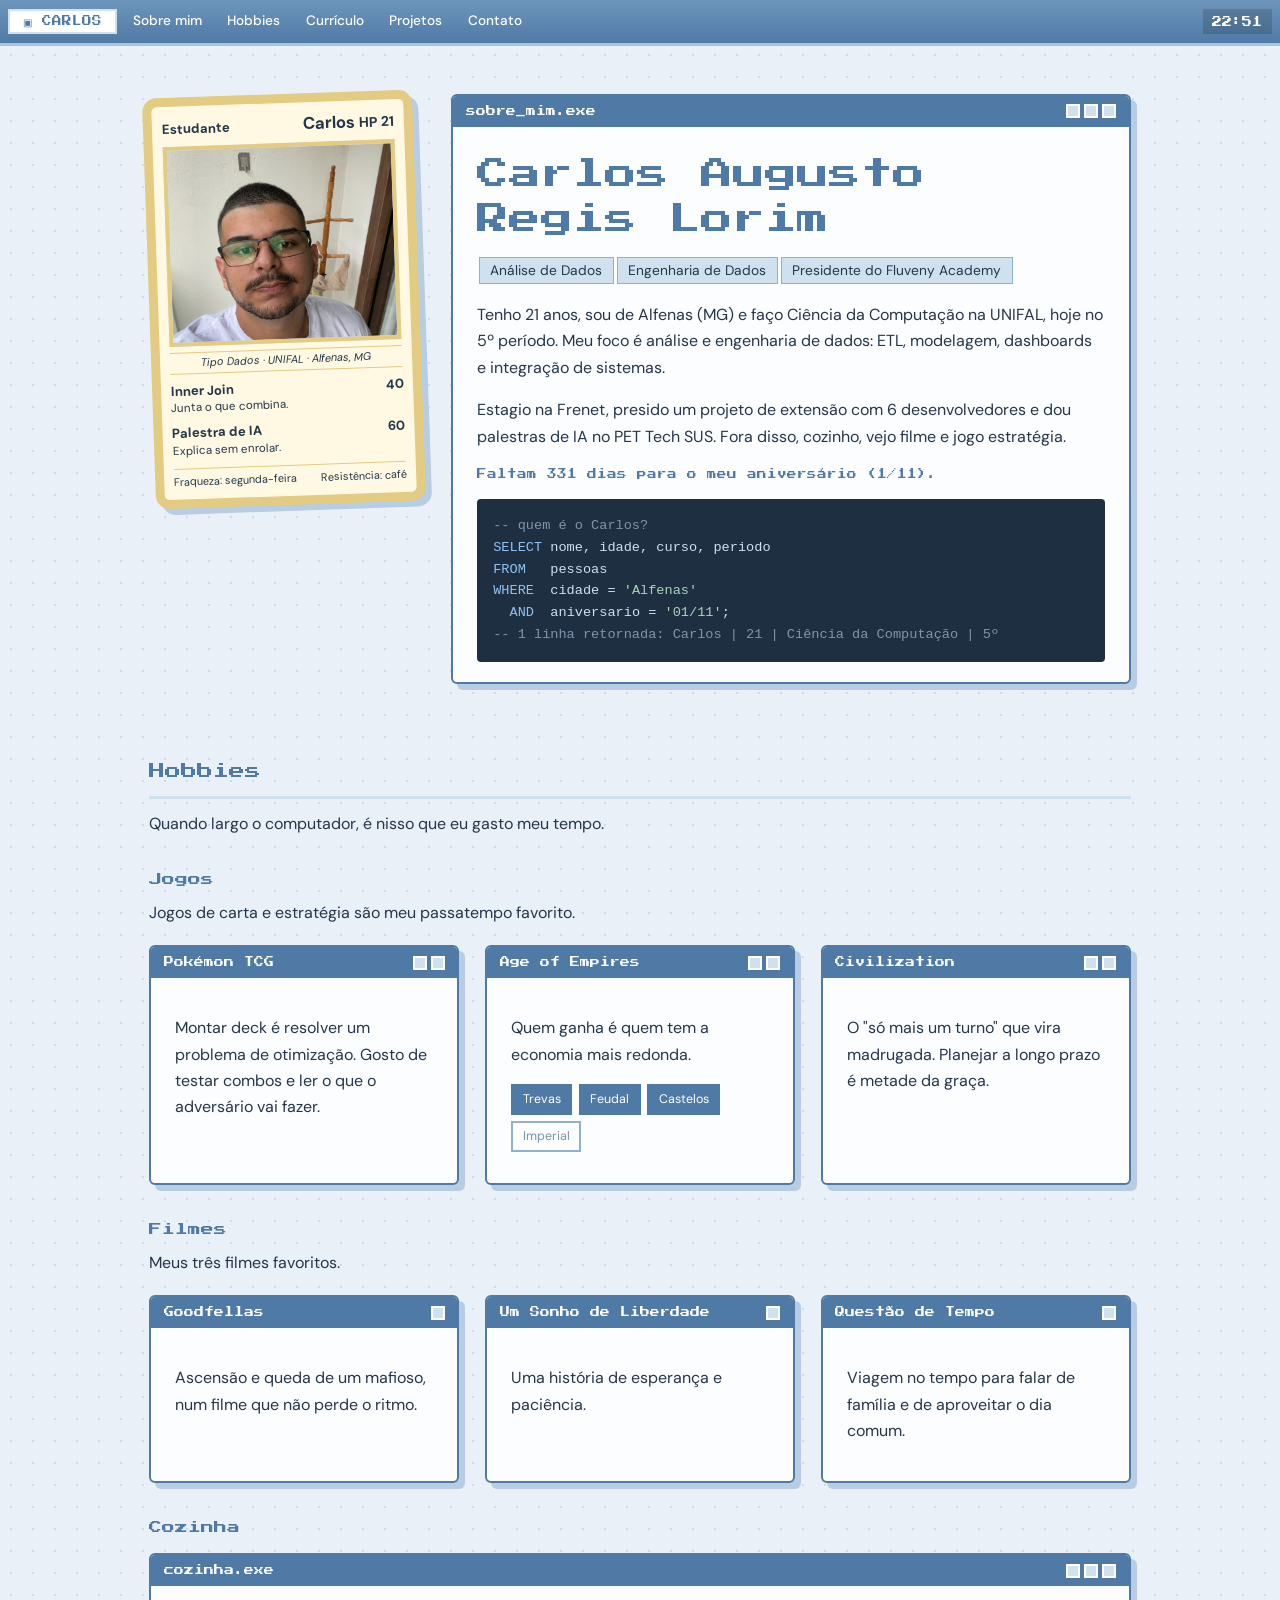
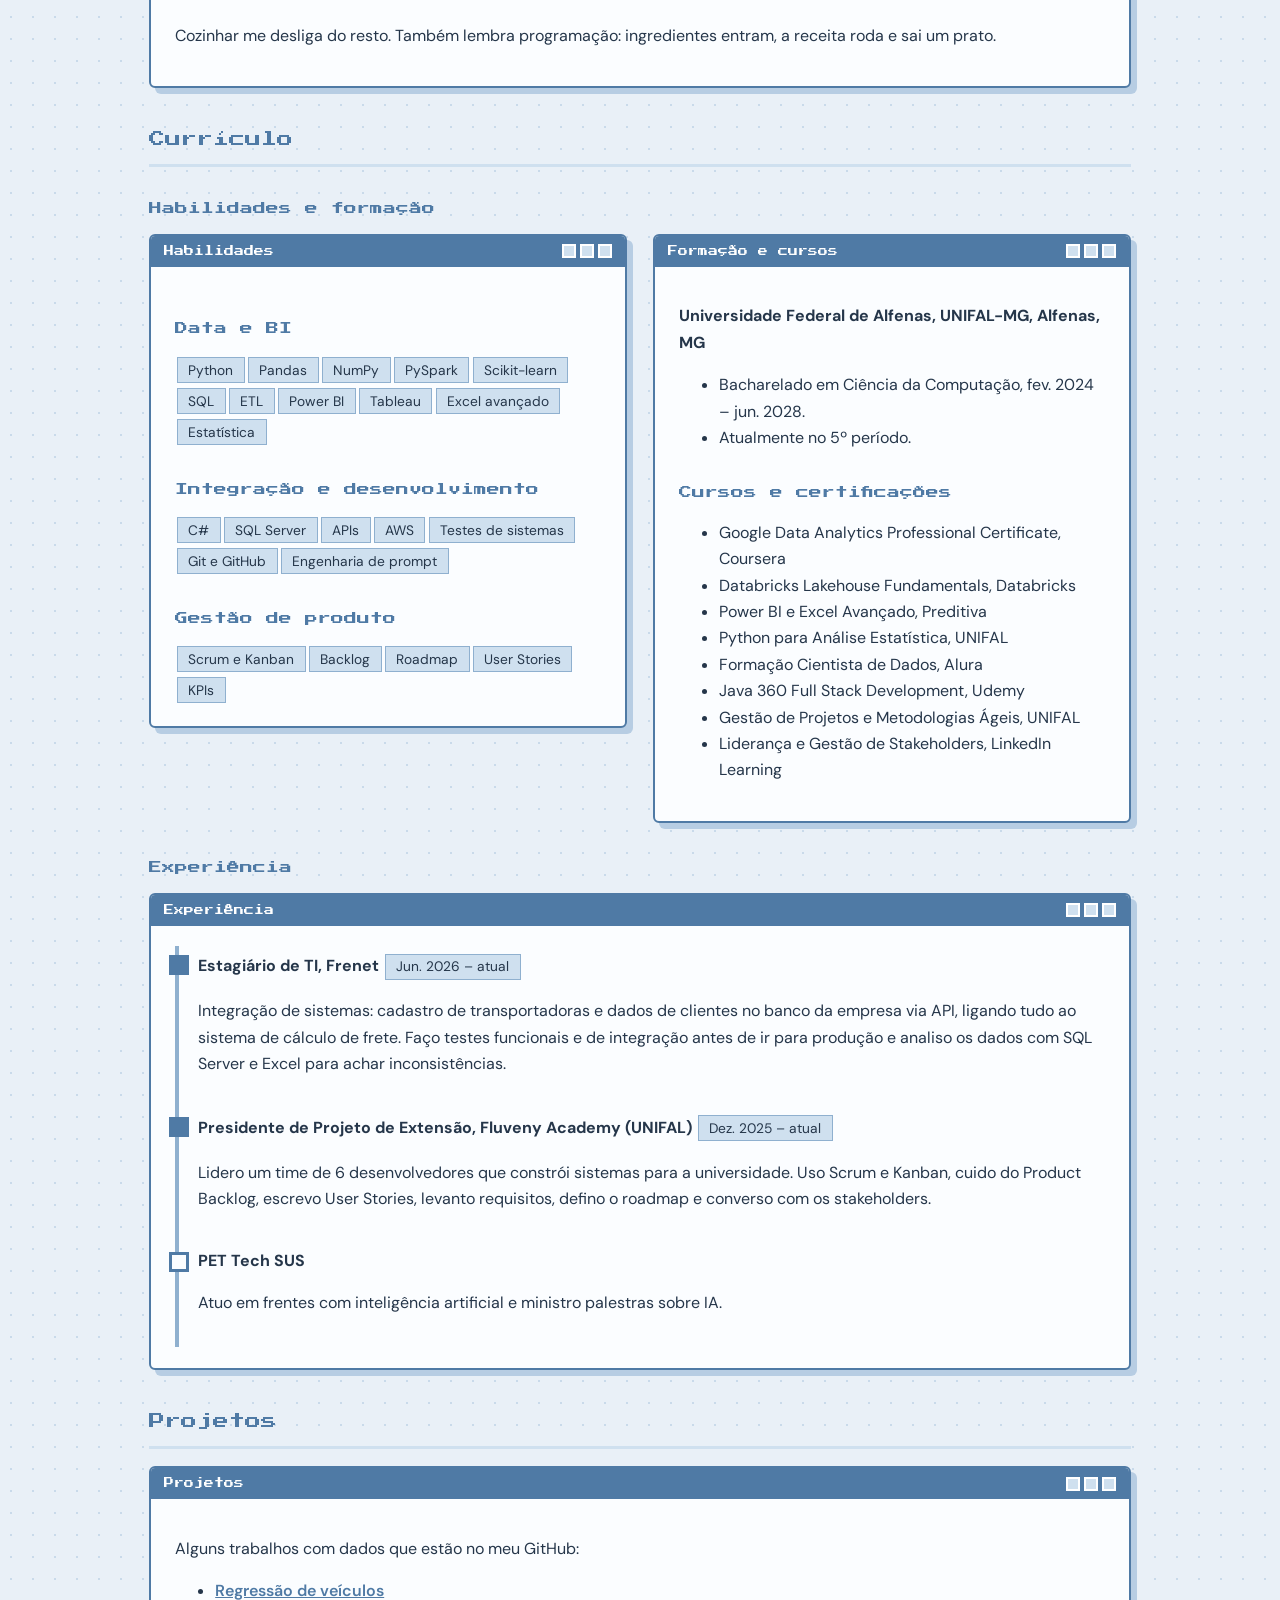
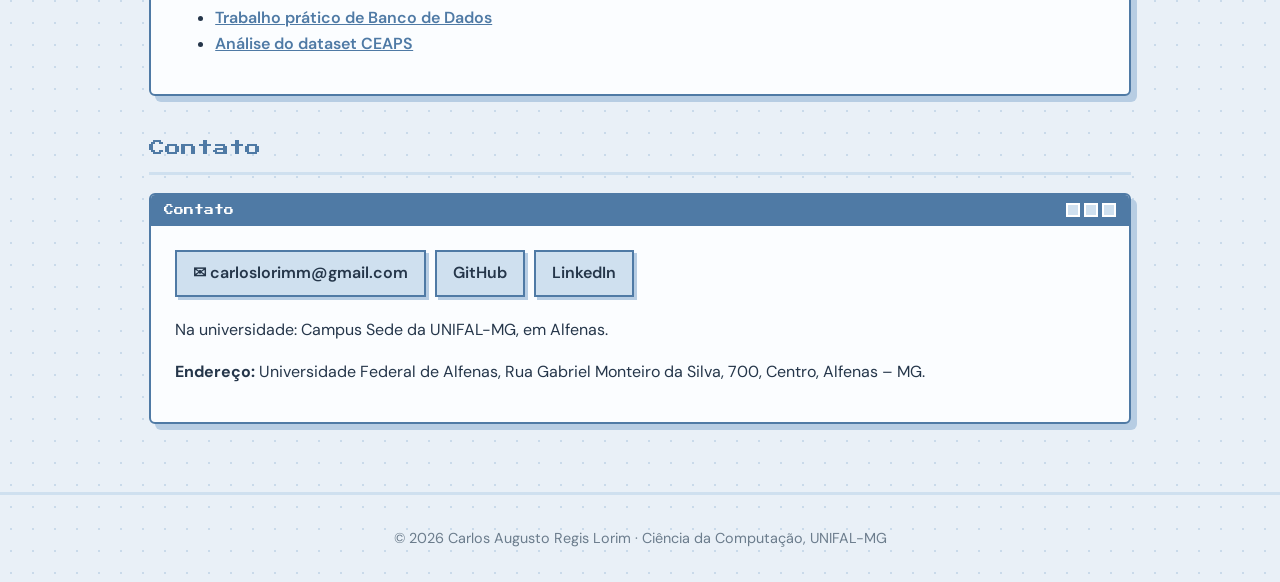
==== index.html @ d62d00a1 "site pessoal feito" ====
<!DOCTYPE html>
<html lang="en-US"><head><meta charset="UTF-8"><meta name="viewport" content="width=device-width,initial-scale=1"><title>carlos-lorim-site</title>
<meta name="robots" content="max-image-preview:large">
<link rel="dns-prefetch" href="//fonts.googleapis.com">
<style id="wp-img-auto-sizes-contain-inline-css">
img:is([sizes=auto i],[sizes^="auto," i]){contain-intrinsic-size:3000px 1500px}
/*# sourceURL=wp-img-auto-sizes-contain-inline-css */
</style>
<style id="wp-emoji-styles-inline-css">

	img.wp-smiley, img.emoji {
		display: inline !important;
		border: none !important;
		box-shadow: none !important;
		height: 1em !important;
		width: 1em !important;
		margin: 0 0.07em !important;
		vertical-align: -0.1em !important;
		background: none !important;
		padding: 0 !important;
	}
/*# sourceURL=wp-emoji-styles-inline-css */
</style>
<style id="wp-block-library-inline-css">
:root{--wp-block-synced-color:#7a00df;--wp-block-synced-color--rgb:122,0,223;--wp-bound-block-color:var(--wp-block-synced-color);--wp-editor-canvas-background:#ddd;--wp-admin-theme-color:#007cba;--wp-admin-theme-color--rgb:0,124,186;--wp-admin-theme-color-darker-10:#006ba1;--wp-admin-theme-color-darker-10--rgb:0,107,160.5;--wp-admin-theme-color-darker-20:#005a87;--wp-admin-theme-color-darker-20--rgb:0,90,135;--wp-admin-border-width-focus:2px}@media (min-resolution:192dpi){:root{--wp-admin-border-width-focus:1.5px}}.wp-element-button{cursor:pointer}:root .has-very-light-gray-background-color{background-color:#eee}:root .has-very-dark-gray-background-color{background-color:#313131}:root .has-very-light-gray-color{color:#eee}:root .has-very-dark-gray-color{color:#313131}:root .has-vivid-green-cyan-to-vivid-cyan-blue-gradient-background{background:linear-gradient(135deg,#00d084,#0693e3)}:root .has-purple-crush-gradient-background{background:linear-gradient(135deg,#34e2e4,#4721fb 50%,#ab1dfe)}:root .has-hazy-dawn-gradient-background{background:linear-gradient(135deg,#faaca8,#dad0ec)}:root .has-subdued-olive-gradient-background{background:linear-gradient(135deg,#fafae1,#67a671)}:root .has-atomic-cream-gradient-background{background:linear-gradient(135deg,#fdd79a,#004a59)}:root .has-nightshade-gradient-background{background:linear-gradient(135deg,#330968,#31cdcf)}:root .has-midnight-gradient-background{background:linear-gradient(135deg,#020381,#2874fc)}:root{--wp--preset--font-size--normal:16px;--wp--preset--font-size--huge:42px}.has-regular-font-size{font-size:1em}.has-larger-font-size{font-size:2.625em}.has-normal-font-size{font-size:var(--wp--preset--font-size--normal)}.has-huge-font-size{font-size:var(--wp--preset--font-size--huge)}:root .has-text-align-center{text-align:center}:root .has-text-align-left{text-align:left}:root .has-text-align-right{text-align:right}.has-fit-text{white-space:nowrap!important}#end-resizable-editor-section{display:none}.aligncenter{clear:both}.items-justified-left{justify-content:flex-start}.items-justified-center{justify-content:center}.items-justified-right{justify-content:flex-end}.items-justified-space-between{justify-content:space-between}.screen-reader-text{word-wrap:normal!important;border:0;clip-path:inset(50%);height:1px;margin:-1px;overflow:hidden;padding:0;position:absolute;width:1px;word-break:normal!important}.screen-reader-text:focus{background-color:#ddd;clip-path:none;color:#444;display:block;font-size:1em;height:auto;left:5px;line-height:normal;padding:15px 23px 14px;text-decoration:none;top:5px;width:auto;z-index:100000}html :where(.has-border-color){border-style:solid}html :where([style^=border-color],[style*=";border-color"],[style*="; border-color"]){border-style:solid}html :where([style^=border-top-color],[style*=";border-top-color"],[style*="; border-top-color"]){border-top-style:solid}html :where([style^=border-right-color],[style*=";border-right-color"],[style*="; border-right-color"]){border-right-style:solid}html :where([style^=border-bottom-color],[style*=";border-bottom-color"],[style*="; border-bottom-color"]){border-bottom-style:solid}html :where([style^=border-left-color],[style*=";border-left-color"],[style*="; border-left-color"]){border-left-style:solid}html :where([style^=border-width],[style*=";border-width"],[style*="; border-width"]){border-style:solid}html :where([style^=border-top-width],[style*=";border-top-width"],[style*="; border-top-width"]){border-top-style:solid}html :where([style^=border-right-width],[style*=";border-right-width"],[style*="; border-right-width"]){border-right-style:solid}html :where([style^=border-bottom-width],[style*=";border-bottom-width"],[style*="; border-bottom-width"]){border-bottom-style:solid}html :where([style^=border-left-width],[style*=";border-left-width"],[style*="; border-left-width"]){border-left-style:solid}html :where(img[class*=wp-image-]){height:auto;max-width:100%}:where(figure){margin:0 0 1em}html :where(.is-position-sticky){--wp-admin--admin-bar--position-offset:var(--wp-admin--admin-bar--height,0px)}@media screen and (max-width:600px){html :where(.is-position-sticky){--wp-admin--admin-bar--position-offset:0px}}

/*# sourceURL=/wp-includes/css/dist/block-library/common.min.css */
</style>
<style id="classic-theme-styles-inline-css">
/*! This file is auto-generated */
.wp-block-button__link{color:#fff;background-color:#32373c;border-radius:9999px;box-shadow:none;text-decoration:none;padding:calc(.667em + 2px) calc(1.333em + 2px);font-size:1.125em}.wp-block-file__button{background:#32373c;color:#fff;text-decoration:none}
/*# sourceURL=/wp-includes/css/classic-themes.min.css */
</style>

<style id="global-styles-inline-css">
:root{--wp--preset--aspect-ratio--square: 1;--wp--preset--aspect-ratio--4-3: 4/3;--wp--preset--aspect-ratio--3-4: 3/4;--wp--preset--aspect-ratio--3-2: 3/2;--wp--preset--aspect-ratio--2-3: 2/3;--wp--preset--aspect-ratio--16-9: 16/9;--wp--preset--aspect-ratio--9-16: 9/16;--wp--preset--color--black: #000000;--wp--preset--color--cyan-bluish-gray: #abb8c3;--wp--preset--color--white: #ffffff;--wp--preset--color--pale-pink: #f78da7;--wp--preset--color--vivid-red: #cf2e2e;--wp--preset--color--luminous-vivid-orange: #ff6900;--wp--preset--color--luminous-vivid-amber: #fcb900;--wp--preset--color--light-green-cyan: #7bdcb5;--wp--preset--color--vivid-green-cyan: #00d084;--wp--preset--color--pale-cyan-blue: #8ed1fc;--wp--preset--color--vivid-cyan-blue: #0693e3;--wp--preset--color--vivid-purple: #9b51e0;--wp--preset--gradient--vivid-cyan-blue-to-vivid-purple: linear-gradient(135deg,rgb(6,147,227) 0%,rgb(155,81,224) 100%);--wp--preset--gradient--light-green-cyan-to-vivid-green-cyan: linear-gradient(135deg,rgb(122,220,180) 0%,rgb(0,208,130) 100%);--wp--preset--gradient--luminous-vivid-amber-to-luminous-vivid-orange: linear-gradient(135deg,rgb(252,185,0) 0%,rgb(255,105,0) 100%);--wp--preset--gradient--luminous-vivid-orange-to-vivid-red: linear-gradient(135deg,rgb(255,105,0) 0%,rgb(207,46,46) 100%);--wp--preset--gradient--very-light-gray-to-cyan-bluish-gray: linear-gradient(135deg,rgb(238,238,238) 0%,rgb(169,184,195) 100%);--wp--preset--gradient--cool-to-warm-spectrum: linear-gradient(135deg,rgb(74,234,220) 0%,rgb(151,120,209) 20%,rgb(207,42,186) 40%,rgb(238,44,130) 60%,rgb(251,105,98) 80%,rgb(254,248,76) 100%);--wp--preset--gradient--blush-light-purple: linear-gradient(135deg,rgb(255,206,236) 0%,rgb(152,150,240) 100%);--wp--preset--gradient--blush-bordeaux: linear-gradient(135deg,rgb(254,205,165) 0%,rgb(254,45,45) 50%,rgb(107,0,62) 100%);--wp--preset--gradient--luminous-dusk: linear-gradient(135deg,rgb(255,203,112) 0%,rgb(199,81,192) 50%,rgb(65,88,208) 100%);--wp--preset--gradient--pale-ocean: linear-gradient(135deg,rgb(255,245,203) 0%,rgb(182,227,212) 50%,rgb(51,167,181) 100%);--wp--preset--gradient--electric-grass: linear-gradient(135deg,rgb(202,248,128) 0%,rgb(113,206,126) 100%);--wp--preset--gradient--midnight: linear-gradient(135deg,rgb(2,3,129) 0%,rgb(40,116,252) 100%);--wp--preset--font-size--small: 13px;--wp--preset--font-size--medium: 20px;--wp--preset--font-size--large: 36px;--wp--preset--font-size--x-large: 42px;--wp--preset--spacing--20: 0.44rem;--wp--preset--spacing--30: 0.67rem;--wp--preset--spacing--40: 1rem;--wp--preset--spacing--50: 1.5rem;--wp--preset--spacing--60: 2.25rem;--wp--preset--spacing--70: 3.38rem;--wp--preset--spacing--80: 5.06rem;--wp--preset--shadow--natural: 6px 6px 9px rgba(0, 0, 0, 0.2);--wp--preset--shadow--deep: 12px 12px 50px rgba(0, 0, 0, 0.4);--wp--preset--shadow--sharp: 6px 6px 0px rgba(0, 0, 0, 0.2);--wp--preset--shadow--outlined: 6px 6px 0px -3px rgb(255, 255, 255), 6px 6px rgb(0, 0, 0);--wp--preset--shadow--crisp: 6px 6px 0px rgb(0, 0, 0);}.wp-block-button{--wp--preset--dimension--25: 25%;--wp--preset--dimension--50: 50%;--wp--preset--dimension--75: 75%;--wp--preset--dimension--100: 100%;}:where(body) { margin: 0; }:where(.is-layout-flex){gap: 0.5em;}:where(.is-layout-grid){gap: 0.5em;}body .is-layout-flex{display: flex;}.is-layout-flex{flex-wrap: wrap;align-items: center;}.is-layout-flex > :is(*, div){margin: 0;}body .is-layout-grid{display: grid;}.is-layout-grid > :is(*, div){margin: 0;}body{padding-top: 0px;padding-right: 0px;padding-bottom: 0px;padding-left: 0px;}:root :where(.wp-element-button, .wp-block-button__link){background-color: #32373c;border-width: 0;color: #fff;font-family: inherit;font-size: inherit;font-style: inherit;font-weight: inherit;letter-spacing: inherit;line-height: inherit;padding-top: calc(0.667em + 2px);padding-right: calc(1.333em + 2px);padding-bottom: calc(0.667em + 2px);padding-left: calc(1.333em + 2px);text-decoration: none;text-transform: inherit;}.has-black-color{color: var(--wp--preset--color--black) !important;}.has-cyan-bluish-gray-color{color: var(--wp--preset--color--cyan-bluish-gray) !important;}.has-white-color{color: var(--wp--preset--color--white) !important;}.has-pale-pink-color{color: var(--wp--preset--color--pale-pink) !important;}.has-vivid-red-color{color: var(--wp--preset--color--vivid-red) !important;}.has-luminous-vivid-orange-color{color: var(--wp--preset--color--luminous-vivid-orange) !important;}.has-luminous-vivid-amber-color{color: var(--wp--preset--color--luminous-vivid-amber) !important;}.has-light-green-cyan-color{color: var(--wp--preset--color--light-green-cyan) !important;}.has-vivid-green-cyan-color{color: var(--wp--preset--color--vivid-green-cyan) !important;}.has-pale-cyan-blue-color{color: var(--wp--preset--color--pale-cyan-blue) !important;}.has-vivid-cyan-blue-color{color: var(--wp--preset--color--vivid-cyan-blue) !important;}.has-vivid-purple-color{color: var(--wp--preset--color--vivid-purple) !important;}.has-black-background-color{background-color: var(--wp--preset--color--black) !important;}.has-cyan-bluish-gray-background-color{background-color: var(--wp--preset--color--cyan-bluish-gray) !important;}.has-white-background-color{background-color: var(--wp--preset--color--white) !important;}.has-pale-pink-background-color{background-color: var(--wp--preset--color--pale-pink) !important;}.has-vivid-red-background-color{background-color: var(--wp--preset--color--vivid-red) !important;}.has-luminous-vivid-orange-background-color{background-color: var(--wp--preset--color--luminous-vivid-orange) !important;}.has-luminous-vivid-amber-background-color{background-color: var(--wp--preset--color--luminous-vivid-amber) !important;}.has-light-green-cyan-background-color{background-color: var(--wp--preset--color--light-green-cyan) !important;}.has-vivid-green-cyan-background-color{background-color: var(--wp--preset--color--vivid-green-cyan) !important;}.has-pale-cyan-blue-background-color{background-color: var(--wp--preset--color--pale-cyan-blue) !important;}.has-vivid-cyan-blue-background-color{background-color: var(--wp--preset--color--vivid-cyan-blue) !important;}.has-vivid-purple-background-color{background-color: var(--wp--preset--color--vivid-purple) !important;}.has-black-border-color{border-color: var(--wp--preset--color--black) !important;}.has-cyan-bluish-gray-border-color{border-color: var(--wp--preset--color--cyan-bluish-gray) !important;}.has-white-border-color{border-color: var(--wp--preset--color--white) !important;}.has-pale-pink-border-color{border-color: var(--wp--preset--color--pale-pink) !important;}.has-vivid-red-border-color{border-color: var(--wp--preset--color--vivid-red) !important;}.has-luminous-vivid-orange-border-color{border-color: var(--wp--preset--color--luminous-vivid-orange) !important;}.has-luminous-vivid-amber-border-color{border-color: var(--wp--preset--color--luminous-vivid-amber) !important;}.has-light-green-cyan-border-color{border-color: var(--wp--preset--color--light-green-cyan) !important;}.has-vivid-green-cyan-border-color{border-color: var(--wp--preset--color--vivid-green-cyan) !important;}.has-pale-cyan-blue-border-color{border-color: var(--wp--preset--color--pale-cyan-blue) !important;}.has-vivid-cyan-blue-border-color{border-color: var(--wp--preset--color--vivid-cyan-blue) !important;}.has-vivid-purple-border-color{border-color: var(--wp--preset--color--vivid-purple) !important;}.has-vivid-cyan-blue-to-vivid-purple-gradient-background{background: var(--wp--preset--gradient--vivid-cyan-blue-to-vivid-purple) !important;}.has-light-green-cyan-to-vivid-green-cyan-gradient-background{background: var(--wp--preset--gradient--light-green-cyan-to-vivid-green-cyan) !important;}.has-luminous-vivid-amber-to-luminous-vivid-orange-gradient-background{background: var(--wp--preset--gradient--luminous-vivid-amber-to-luminous-vivid-orange) !important;}.has-luminous-vivid-orange-to-vivid-red-gradient-background{background: var(--wp--preset--gradient--luminous-vivid-orange-to-vivid-red) !important;}.has-very-light-gray-to-cyan-bluish-gray-gradient-background{background: var(--wp--preset--gradient--very-light-gray-to-cyan-bluish-gray) !important;}.has-cool-to-warm-spectrum-gradient-background{background: var(--wp--preset--gradient--cool-to-warm-spectrum) !important;}.has-blush-light-purple-gradient-background{background: var(--wp--preset--gradient--blush-light-purple) !important;}.has-blush-bordeaux-gradient-background{background: var(--wp--preset--gradient--blush-bordeaux) !important;}.has-luminous-dusk-gradient-background{background: var(--wp--preset--gradient--luminous-dusk) !important;}.has-pale-ocean-gradient-background{background: var(--wp--preset--gradient--pale-ocean) !important;}.has-electric-grass-gradient-background{background: var(--wp--preset--gradient--electric-grass) !important;}.has-midnight-gradient-background{background: var(--wp--preset--gradient--midnight) !important;}.has-small-font-size{font-size: var(--wp--preset--font-size--small) !important;}.has-medium-font-size{font-size: var(--wp--preset--font-size--medium) !important;}.has-large-font-size{font-size: var(--wp--preset--font-size--large) !important;}.has-x-large-font-size{font-size: var(--wp--preset--font-size--x-large) !important;}
/*# sourceURL=global-styles-inline-css */
</style>

<link rel="stylesheet" id="lorim-fonts-css" href="https://fonts.googleapis.com/css2?family=DM+Sans:wght@400;500;700&amp;family=Press+Start+2P&amp;display=swap" media="all">
<link rel="stylesheet" id="lorim-css" href="/wp-content/themes/lorim/style.css?ver=2.0" media="all">
<link rel="EditURI" type="application/rsd+xml" title="RSD" href="/xmlrpc.php?rsd">
<meta name="generator" content="WordPress 7.1.3">
</head><body class="home blog wp-theme-lorim">
<div class="task"><a class="start" href="#inicio">▣ CARLOS</a>
 <a class="it" href="#inicio">Sobre mim</a><a class="it" href="#hobbies">Hobbies</a><a class="it" href="#curriculo">Currículo</a><a class="it" href="#projetos">Projetos</a><a class="it" href="#contato">Contato</a>
 <span class="clk" id="clk">--:--</span></div>
<main>
<section id="inicio"><div class="hero">
 <div class="tcg">
  <div class="top"><span>Estudante</span><b>Carlos <small>HP 21</small></b></div>
  <div class="pic"><img src="/wp-content/themes/lorim/assets/foto.jpg" alt="Foto de Carlos Augusto Regis Lorim"></div>
  <div class="info">Tipo Dados · UNIFAL · Alfenas, MG</div>
  <div class="atk"><div>Inner Join<small>Junta o que combina.</small></div><div>40</div></div>
  <div class="atk"><div>Palestra de IA<small>Explica sem enrolar.</small></div><div>60</div></div>
  <div class="foot"><span>Fraqueza: segunda-feira</span><span>Resistência: café</span></div>
 </div>
 <div class="win t2" style="margin:0/"><div class="bar"><span>sobre_mim.exe</span><i><b></b><b></b><b></b></i></div><div class="body">
  <h1>Carlos Augusto Regis Lorim</h1>
  <span class="tag">Análise de Dados</span><span class="tag">Engenharia de Dados</span><span class="tag">Presidente do Fluveny Academy</span>
  <p>Tenho 21 anos, sou de Alfenas (MG) e faço Ciência da Computação na UNIFAL, hoje no 5º período. Meu foco é análise e engenharia de dados: ETL, modelagem, dashboards e integração de sistemas.</p>
  <p>Estagio na Frenet, presido um projeto de extensão com 6 desenvolvedores e dou palestras de IA no PET Tech SUS. Fora disso, cozinho, vejo filme e jogo estratégia.</p>
  <p class="px" style="font-size:.6rem;line-height:1.8;color:var(--deep)" id="bday"></p>
<pre><span class="c">-- quem é o Carlos?</span>
<span class="k">SELECT</span> nome, idade, curso, periodo
<span class="k">FROM</span>   pessoas
<span class="k">WHERE</span>  cidade = <span class="s">'Alfenas'</span>
  <span class="k">AND</span>  aniversario = <span class="s">'01/11'</span>;
<span class="c">-- 1 linha retornada: Carlos | 21 | Ciência da Computação | 5º</span></pre>
 </div></div>
</div></section>

<section id="hobbies"><h2 class="st">Hobbies</h2><p class="lead">Quando largo o computador, é nisso que eu gasto meu tempo.</p><h3>Jogos</h3><p class="lead">Jogos de carta e estratégia são meu passatempo favorito.</p><div class="grid">
<div class="win"><div class="bar"><span>Pokémon TCG</span><i><b></b><b></b></i></div><div class="body"><p>Montar deck é resolver um problema de otimização. Gosto de testar combos e ler o que o adversário vai fazer.</p></div></div>
<div class="win"><div class="bar"><span>Age of Empires</span><i><b></b><b></b></i></div><div class="body"><p>Quem ganha é quem tem a economia mais redonda.</p><div class="ages"><span class="on">Trevas</span><span class="on">Feudal</span><span class="on">Castelos</span><span>Imperial</span></div></div></div>
<div class="win"><div class="bar"><span>Civilization</span><i><b></b><b></b></i></div><div class="body"><p>O "só mais um turno" que vira madrugada. Planejar a longo prazo é metade da graça.</p></div></div></div><h3>Filmes</h3><p class="lead">Meus três filmes favoritos.</p><div class="grid">
<div class="win"><div class="bar"><span>Goodfellas</span><i><b></b></i></div><div class="body"><p>Ascensão e queda de um mafioso, num filme que não perde o ritmo.</p></div></div>
<div class="win"><div class="bar"><span>Um Sonho de Liberdade</span><i><b></b></i></div><div class="body"><p>Uma história de esperança e paciência.</p></div></div>
<div class="win"><div class="bar"><span>Questão de Tempo</span><i><b></b></i></div><div class="body"><p>Viagem no tempo para falar de família e de aproveitar o dia comum.</p></div></div></div><h3>Cozinha</h3><div class="win"><div class="bar"><span>cozinha.exe</span><i><b></b><b></b><b></b></i></div><div class="body"><p>Cozinhar me desliga do resto. Também lembra programação: ingredientes entram, a receita roda e sai um prato.</p></div></div></section>

<section id="curriculo"><h2 class="st">Currículo</h2><h3>Habilidades e formação</h3><div class="grid" style="align-items:start"><div class="win"><div class="bar"><span>Habilidades</span><i><b></b><b></b><b></b></i></div><div class="body">
 <h3>Data e BI</h3>
 <span class="tag">Python</span><span class="tag">Pandas</span><span class="tag">NumPy</span><span class="tag">PySpark</span><span class="tag">Scikit-learn</span><span class="tag">SQL</span><span class="tag">ETL</span><span class="tag">Power BI</span><span class="tag">Tableau</span><span class="tag">Excel avançado</span><span class="tag">Estatística</span>
 <h3>Integração e desenvolvimento</h3>
 <span class="tag">C#</span><span class="tag">SQL Server</span><span class="tag">APIs</span><span class="tag">AWS</span><span class="tag">Testes de sistemas</span><span class="tag">Git e GitHub</span><span class="tag">Engenharia de prompt</span>
 <h3>Gestão de produto</h3>
 <span class="tag">Scrum e Kanban</span><span class="tag">Backlog</span><span class="tag">Roadmap</span><span class="tag">User Stories</span><span class="tag">KPIs</span>
</div></div><div class="win"><div class="bar"><span>Formação e cursos</span><i><b></b><b></b><b></b></i></div><div class="body">
 <p><strong>Universidade Federal de Alfenas, UNIFAL-MG, Alfenas, MG</strong></p>
 <ul><li>Bacharelado em Ciência da Computação, fev. 2024 – jun. 2028.</li><li>Atualmente no 5º período.</li></ul>
 <h3>Cursos e certificações</h3>
 <ul><li>Google Data Analytics Professional Certificate, Coursera</li>
 <li>Databricks Lakehouse Fundamentals, Databricks</li>
 <li>Power BI e Excel Avançado, Preditiva</li>
 <li>Python para Análise Estatística, UNIFAL</li>
 <li>Formação Cientista de Dados, Alura</li>
 <li>Java 360 Full Stack Development, Udemy</li>
 <li>Gestão de Projetos e Metodologias Ágeis, UNIFAL</li>
 <li>Liderança e Gestão de Stakeholders, LinkedIn Learning</li></ul>
</div></div></div><h3>Experiência</h3><div class="win"><div class="bar"><span>Experiência</span><i><b></b><b></b><b></b></i></div><div class="body">
 <ul class="quest">
  <li class="now"><strong>Estagiário de TI, Frenet</strong> <span class="tag">Jun. 2026 – atual</span>
   <p>Integração de sistemas: cadastro de transportadoras e dados de clientes no banco da empresa via API, ligando tudo ao sistema de cálculo de frete. Faço testes funcionais e de integração antes de ir para produção e analiso os dados com SQL Server e Excel para achar inconsistências.</p></li>
  <li class="now"><strong>Presidente de Projeto de Extensão, Fluveny Academy (UNIFAL)</strong> <span class="tag">Dez. 2025 – atual</span>
   <p>Lidero um time de 6 desenvolvedores que constrói sistemas para a universidade. Uso Scrum e Kanban, cuido do Product Backlog, escrevo User Stories, levanto requisitos, defino o roadmap e converso com os stakeholders.</p></li>
  <li><strong>PET Tech SUS</strong>
   <p>Atuo em frentes com inteligência artificial e ministro palestras sobre IA.</p></li>
 </ul>
</div></div></section>

<section id="projetos"><h2 class="st">Projetos</h2><div class="win"><div class="bar"><span>Projetos</span><i><b></b><b></b><b></b></i></div><div class="body">
 <p>Alguns trabalhos com dados que estão no meu GitHub:</p>
 <ul><li><a href="https://github.com/carlos-lorim/Regressao-veiculos">Regressão de veículos</a></li>
 <li><a href="https://github.com/carlos-lorim/Trabalho-pratico-de-Banco-de-dados">Trabalho prático de Banco de Dados</a></li>
 <li><a href="https://github.com/carlos-lorim/Analise-dataset-CEAPS">Análise do dataset CEAPS</a></li></ul>
</div></div></section>

<section id="contato"><h2 class="st">Contato</h2><div class="win"><div class="bar"><span>Contato</span><i><b></b><b></b><b></b></i></div><div class="body">
 <a class="btn" href="mailto:carloslorimm@gmail.com">✉ carloslorimm@gmail.com</a>
 <a class="btn" href="https://github.com/carlos-lorim">GitHub</a>
 <a class="btn" href="https://www.linkedin.com/in/carlos-lorim">LinkedIn</a>
 <p>Na universidade: Campus Sede da UNIFAL-MG, em Alfenas.</p>
 <p><strong>Endereço:</strong> Universidade Federal de Alfenas, Rua Gabriel Monteiro da Silva, 700, Centro, Alfenas – MG.</p>
</div></div></section>
</main>
<footer class="foot2">© 2026 Carlos Augusto Regis Lorim · Ciência da Computação, UNIFAL-MG</footer>
<script type="speculationrules">
{"prefetch":[{"source":"document","where":{"and":[{"href_matches":"/*"},{"not":{"href_matches":["/wp-*.php","/wp-admin/*","/wp-content/uploads/*","/wp-content/*","/wp-content/plugins/*","/wp-content/themes/lorim/*","/*\\?(.+)"]}},{"not":{"selector_matches":"a[rel~=\"nofollow\"]"}},{"not":{"selector_matches":".no-prefetch, .no-prefetch a"}}]},"eagerness":"conservative"}]}
</script>
<script id="lorim-js-js" src="/wp-content/themes/lorim/script.js?ver=2.0"></script>
<script id="wp-emoji-settings" type="application/json">
{"baseUrl":"https://s.w.org/images/core/emoji/17.0.2/72x72/","ext":".png","svgUrl":"https://s.w.org/images/core/emoji/17.0.2/svg/","svgExt":".svg","source":{"concatemoji":"/wp-includes/js/wp-emoji-release.min.js?ver=7.1.3"}}
</script>
<script type="module">
/*! This file is auto-generated */
var e="script#wp-emoji-settings",t=document.querySelector(e);if(!(t instanceof HTMLScriptElement))throw new Error("Element missing: "+e);const r=JSON.parse(t.text),s=(window._wpemojiSettings=r,"wpEmojiSettingsSupports"),o=["flag","emoji"];function i(e){try{var t={supportTests:e,timestamp:(new Date).valueOf()};sessionStorage.setItem(s,JSON.stringify(t))}catch(e){}}function c(e,t,n){e.clearRect(0,0,e.canvas.width,e.canvas.height),e.fillText(t,0,0);t=new Uint32Array(e.getImageData(0,0,e.canvas.width,e.canvas.height).data);e.clearRect(0,0,e.canvas.width,e.canvas.height),e.fillText(n,0,0);const r=new Uint32Array(e.getImageData(0,0,e.canvas.width,e.canvas.height).data);return t.every((e,t)=>e===r[t])}function p(e,t){e.clearRect(0,0,e.canvas.width,e.canvas.height),e.fillText(t,0,0);var n=e.getImageData(16,16,1,1);for(let e=0;e<n.data.length;e++)if(0!==n.data[e])return!1;return!0}function u(e,t,n,r){switch(t){case"flag":return n(e,"\ud83c\udff3\ufe0f\u200d\u26a7\ufe0f","\ud83c\udff3\ufe0f\u200b\u26a7\ufe0f")?!1:!n(e,"\ud83c\udde8\ud83c\uddf6","\ud83c\udde8\u200b\ud83c\uddf6")&&!n(e,"\ud83c\udff4\udb40\udc67\udb40\udc62\udb40\udc65\udb40\udc6e\udb40\udc67\udb40\udc7f","\ud83c\udff4\u200b\udb40\udc67\u200b\udb40\udc62\u200b\udb40\udc65\u200b\udb40\udc6e\u200b\udb40\udc67\u200b\udb40\udc7f");case"emoji":return!r(e,"\ud83e\u1fac8")}return!1}function f(e,t,n,r){let a;const s=(a="undefined"!=typeof WorkerGlobalScope&&self instanceof WorkerGlobalScope?new OffscreenCanvas(300,150):document.createElement("canvas")).getContext("2d",{willReadFrequently:!0}),o=(s.textBaseline="top",s.font="600 32px Arial",{});return e.forEach(e=>{o[e]=t(s,e,n,r)}),o}function a(e){var t=document.createElement("script");t.src=e,t.defer=!0,document.head.appendChild(t)}r.supports={everything:!0,everythingExceptFlag:!0},new Promise(t=>{let n=function(){try{var e=JSON.parse(sessionStorage.getItem(s));if("object"==typeof e&&"number"==typeof e.timestamp&&(new Date).valueOf()<e.timestamp+604800&&"object"==typeof e.supportTests)return e.supportTests}catch(e){}return null}();if(!n){if("undefined"!=typeof Worker&&"undefined"!=typeof OffscreenCanvas&&"undefined"!=typeof URL&&URL.createObjectURL&&"undefined"!=typeof Blob)try{var e="postMessage("+f.toString()+"("+[JSON.stringify(o),u.toString(),c.toString(),p.toString()].join(",")+"));",r=new Blob([e],{type:"text/javascript"});const a=new Worker(URL.createObjectURL(r),{name:"wpTestEmojiSupports"});return void(a.onmessage=e=>{i(n=e.data),a.terminate(),t(n)})}catch(e){}i(n=f(o,u,c,p))}t(n)}).then(e=>{for(const n in e)r.supports[n]=e[n],r.supports.everything=r.supports.everything&&r.supports[n],"flag"!==n&&(r.supports.everythingExceptFlag=r.supports.everythingExceptFlag&&r.supports[n]);var t;r.supports.everythingExceptFlag=r.supports.everythingExceptFlag&&!r.supports.flag,r.supports.everything||((t=r.source||{}).concatemoji?a(t.concatemoji):t.wpemoji&&t.twemoji&&(a(t.twemoji),a(t.wpemoji)))});
//# sourceURL=/wp-includes/js/wp-emoji-loader.min.js
</script>
</body></html>
---- wp-content/themes/lorim/style.css ----
/*
Theme Name: Carlos Lorim
Description: Area de trabalho retro azul claro, janelas, carta TCG e barra de tarefas.
Version: 2.3
*/
:root{--bg:#E9F0F7;--paper:#FBFDFF;--soft:#CFE0EF;--mid:#8FB0CF;--deep:#4F7AA5;--ink:#25364A;--gold:#E3CB82;--sh:#B7CDE3}
*{box-sizing:border-box}html{scroll-behavior:smooth}
body{margin:0;color:var(--ink);font:16px/1.65 "DM Sans","Segoe UI",Tahoma,sans-serif;background:var(--bg);background-image:radial-gradient(#C9DAEA 1.4px,transparent 1.4px);background-size:22px 22px}
a{color:var(--deep);font-weight:600}
main{max-width:1020px;margin:0 auto;padding:2rem 1.2rem}
h1,h2,h3,.bar span,.px{font-family:"Press Start 2P","Courier New",monospace;font-weight:400}
h1{font-size:clamp(1.3rem,3.6vw,2rem);line-height:1.4;margin:.3rem 0 .8rem;color:var(--deep)}
h3{font-size:.8rem;line-height:1.6;color:var(--deep);margin:1.3rem 0 .5rem}
.win{background:var(--paper);border:2px solid var(--deep);border-radius:6px;box-shadow:6px 6px 0 var(--sh);margin:0 0 2.2rem;overflow:hidden}
.bar{background:var(--deep);color:#fff;padding:.5rem .8rem;display:flex;justify-content:space-between;align-items:center}
.bar span{font-size:.62rem;line-height:1.5}
.bar i{display:flex;gap:4px}.bar i b{width:14px;height:14px;background:var(--soft);border:2px solid #fff;display:block}
.body{padding:1.3rem 1.5rem}
.t1{transform:rotate(-.5deg)}.t2{transform:rotate(.5deg)}
.hero{display:grid;grid-template-columns:270px 1fr;gap:2rem;align-items:start;margin-bottom:2.2rem}
@media(max-width:760px){.hero{grid-template-columns:1fr;justify-items:center}.t1,.t2{transform:none}}
.tcg{width:270px;background:#FFF9E3;border:9px solid var(--gold);border-radius:14px;padding:.6rem;box-shadow:6px 6px 0 var(--sh);transform:rotate(-2deg);font-size:.82rem;line-height:1.4}
.tcg .top{display:flex;justify-content:space-between;align-items:baseline;font-weight:700}
.tcg .top b{font-size:1.05rem}
.tcg .pic{border:4px solid var(--gold);height:200px;margin:.4rem 0;overflow:hidden;background:var(--soft)}
.tcg .pic img{width:100%;height:100%;object-fit:cover;object-position:center 30%}
.tcg .info{font-size:.68rem;font-style:italic;text-align:center;border-top:1px solid var(--gold);border-bottom:1px solid var(--gold);padding:.15rem 0}
.tcg .atk{display:flex;justify-content:space-between;gap:.5rem;margin-top:.5rem;font-weight:700}
.tcg .atk small{display:block;font-weight:400;font-size:.72rem}
.tcg .foot{display:flex;justify-content:space-between;font-size:.68rem;margin-top:.6rem;border-top:1px solid var(--gold);padding-top:.3rem}
.tag{display:inline-block;background:var(--soft);border:1px solid var(--mid);padding:.05rem .65rem;margin:.15rem .1rem;font-size:.86rem}
pre{background:#1F2F42;color:#CFE0EF;border-radius:4px;padding:1rem;overflow-x:auto;font:.85rem/1.6 Consolas,monospace;margin:1rem 0 0}
.k{color:#8FC1F0}.s{color:#A8D5B5}.c{color:#7F95AB}
.grid{display:grid;grid-template-columns:repeat(auto-fit,minmax(280px,1fr));gap:1.6rem;margin-bottom:2.2rem}.grid .win{margin:0}
.stat{display:grid;grid-template-columns:90px 1fr 40px;gap:.6rem;align-items:center;font-size:.9rem;margin:.35rem 0}
.meter{height:14px;background:var(--soft);border:2px solid var(--deep)}.meter i{display:block;height:100%;background:repeating-linear-gradient(90deg,var(--deep) 0 8px,#6F96BD 8px 10px)}
.ages{display:flex;flex-wrap:wrap;gap:.4rem;margin:.6rem 0}
.ages span{font-size:.78rem;padding:.2rem .6rem;border:2px solid var(--mid);color:#7B93AB}.ages .on{background:var(--deep);border-color:var(--deep);color:#fff}
.quest{list-style:none;padding:0;margin:0;border-left:4px solid var(--mid)}
.quest li{padding:.3rem 0 .9rem 1.2rem;position:relative}
.quest li:before{content:"";position:absolute;left:-10px;top:.55rem;width:14px;height:14px;background:var(--paper);border:3px solid var(--deep)}
.quest li.now:before{background:var(--deep)}
.btn{display:inline-block;margin:.25rem .3rem .25rem 0;padding:.5rem 1rem;background:var(--soft);border:2px solid var(--deep);box-shadow:3px 3px 0 var(--sh);text-decoration:none;color:var(--ink)}
.btn:hover{transform:translate(2px,2px);box-shadow:1px 1px 0 var(--sh)}
.task{position:sticky;top:0;height:46px;background:linear-gradient(#6E96BC,#4F7AA5);border-bottom:3px solid #A9C4DD;display:flex;align-items:center;gap:.4rem;padding:0 .5rem;z-index:9;overflow-x:auto;white-space:nowrap}
.task .start{background:#fff;color:var(--deep);padding:.3rem .8rem;font:.6rem "Press Start 2P",monospace;text-decoration:none;border:2px solid var(--soft)}
.task a.it{color:#fff;text-decoration:none;font-size:.85rem;padding:.25rem .6rem;font-weight:500}.task a.it:hover{background:rgba(255,255,255,.2)}
.task .clk{margin-left:auto;color:#fff;font:.62rem "Press Start 2P",monospace;background:rgba(0,0,0,.15);padding:.45rem .6rem}

.pet{border-left:5px solid var(--gold);padding:.4rem 1rem;background:#FFF9E3;margin:1rem 0 0}

.t1,.t2,.tcg{transform:none}.tcg{transform:rotate(-2deg)}
section[id]{scroll-margin-top:70px}
.st{font-size:1rem;color:var(--deep);margin:2.4rem 0 1.1rem;padding-bottom:.7rem;border-bottom:3px solid var(--soft)}
.lead{margin:-.3rem 0 1.2rem}
.hero{margin-top:1rem}
.foot2{text-align:center;padding:2rem 1rem;color:#6B7C8C;font-size:.9rem;border-top:3px solid var(--soft)}
.task a.it{flex:none}

section h3{margin:2rem 0 .9rem}
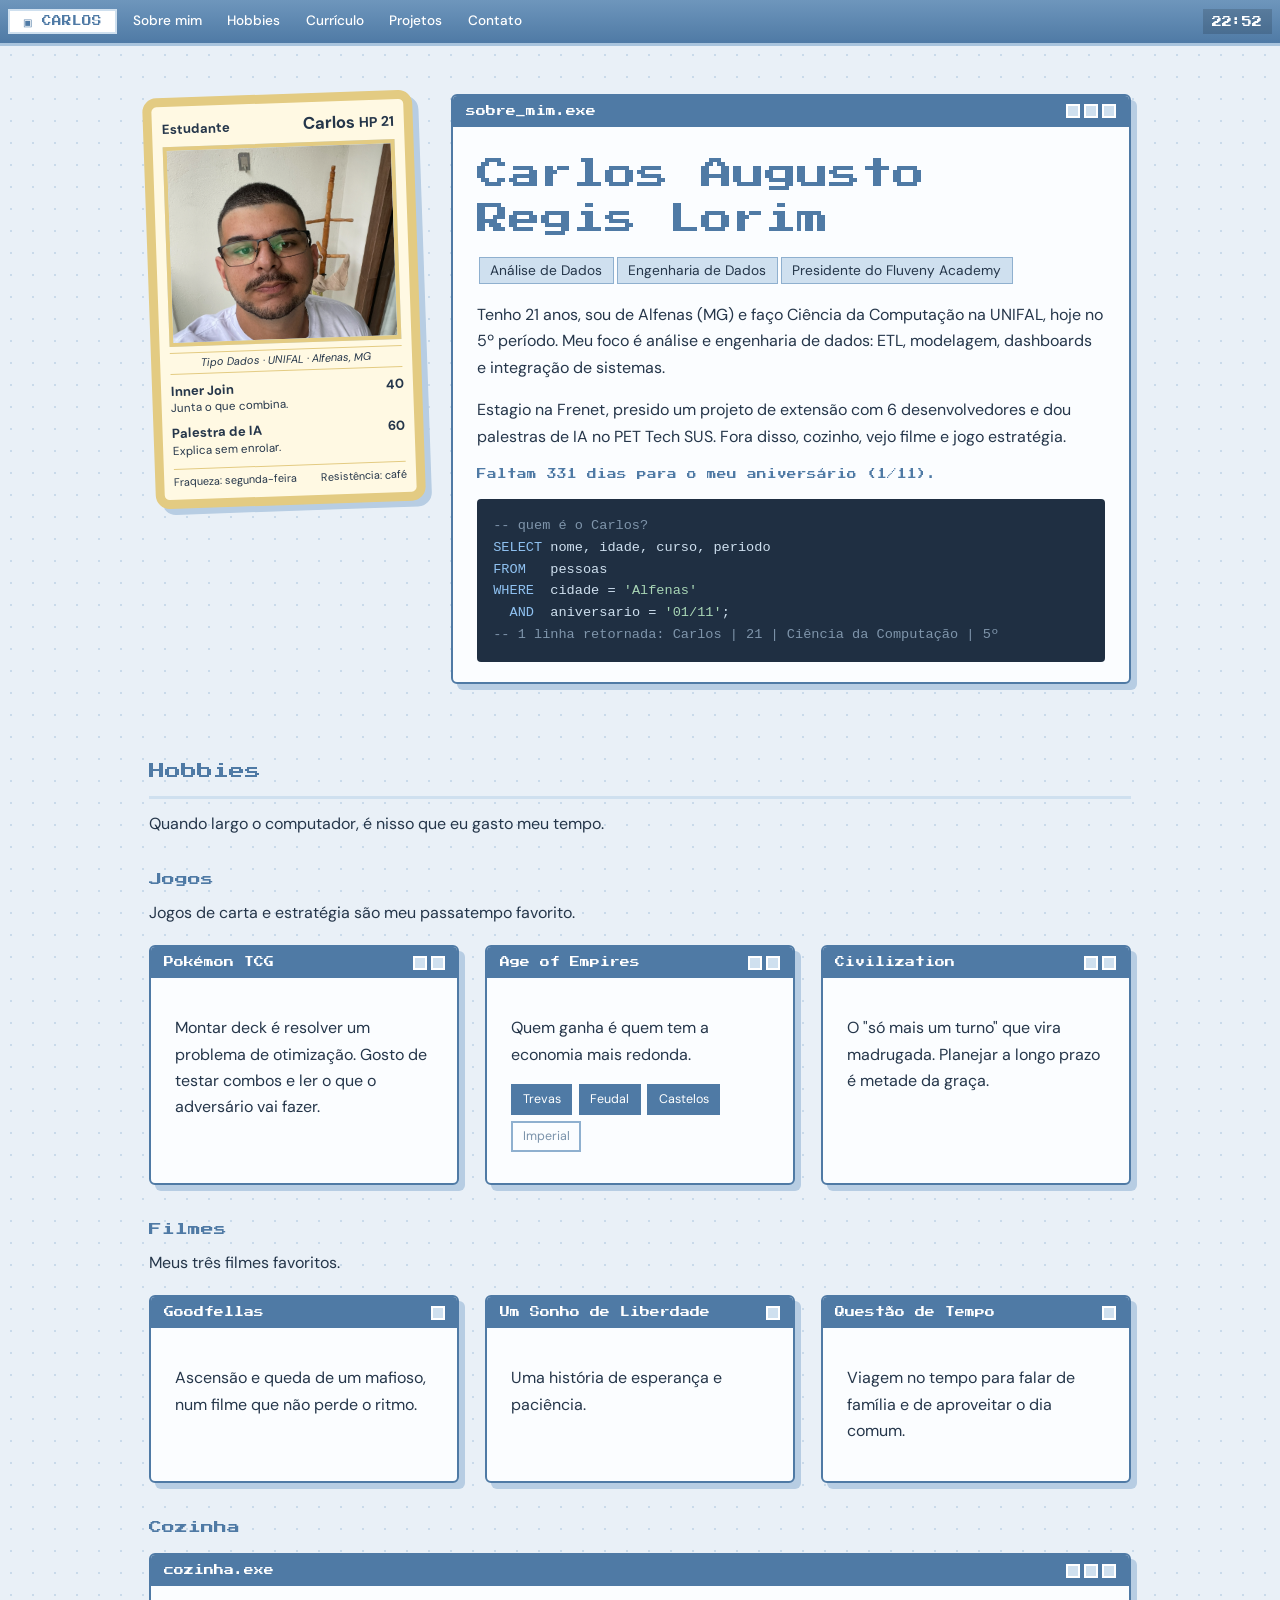
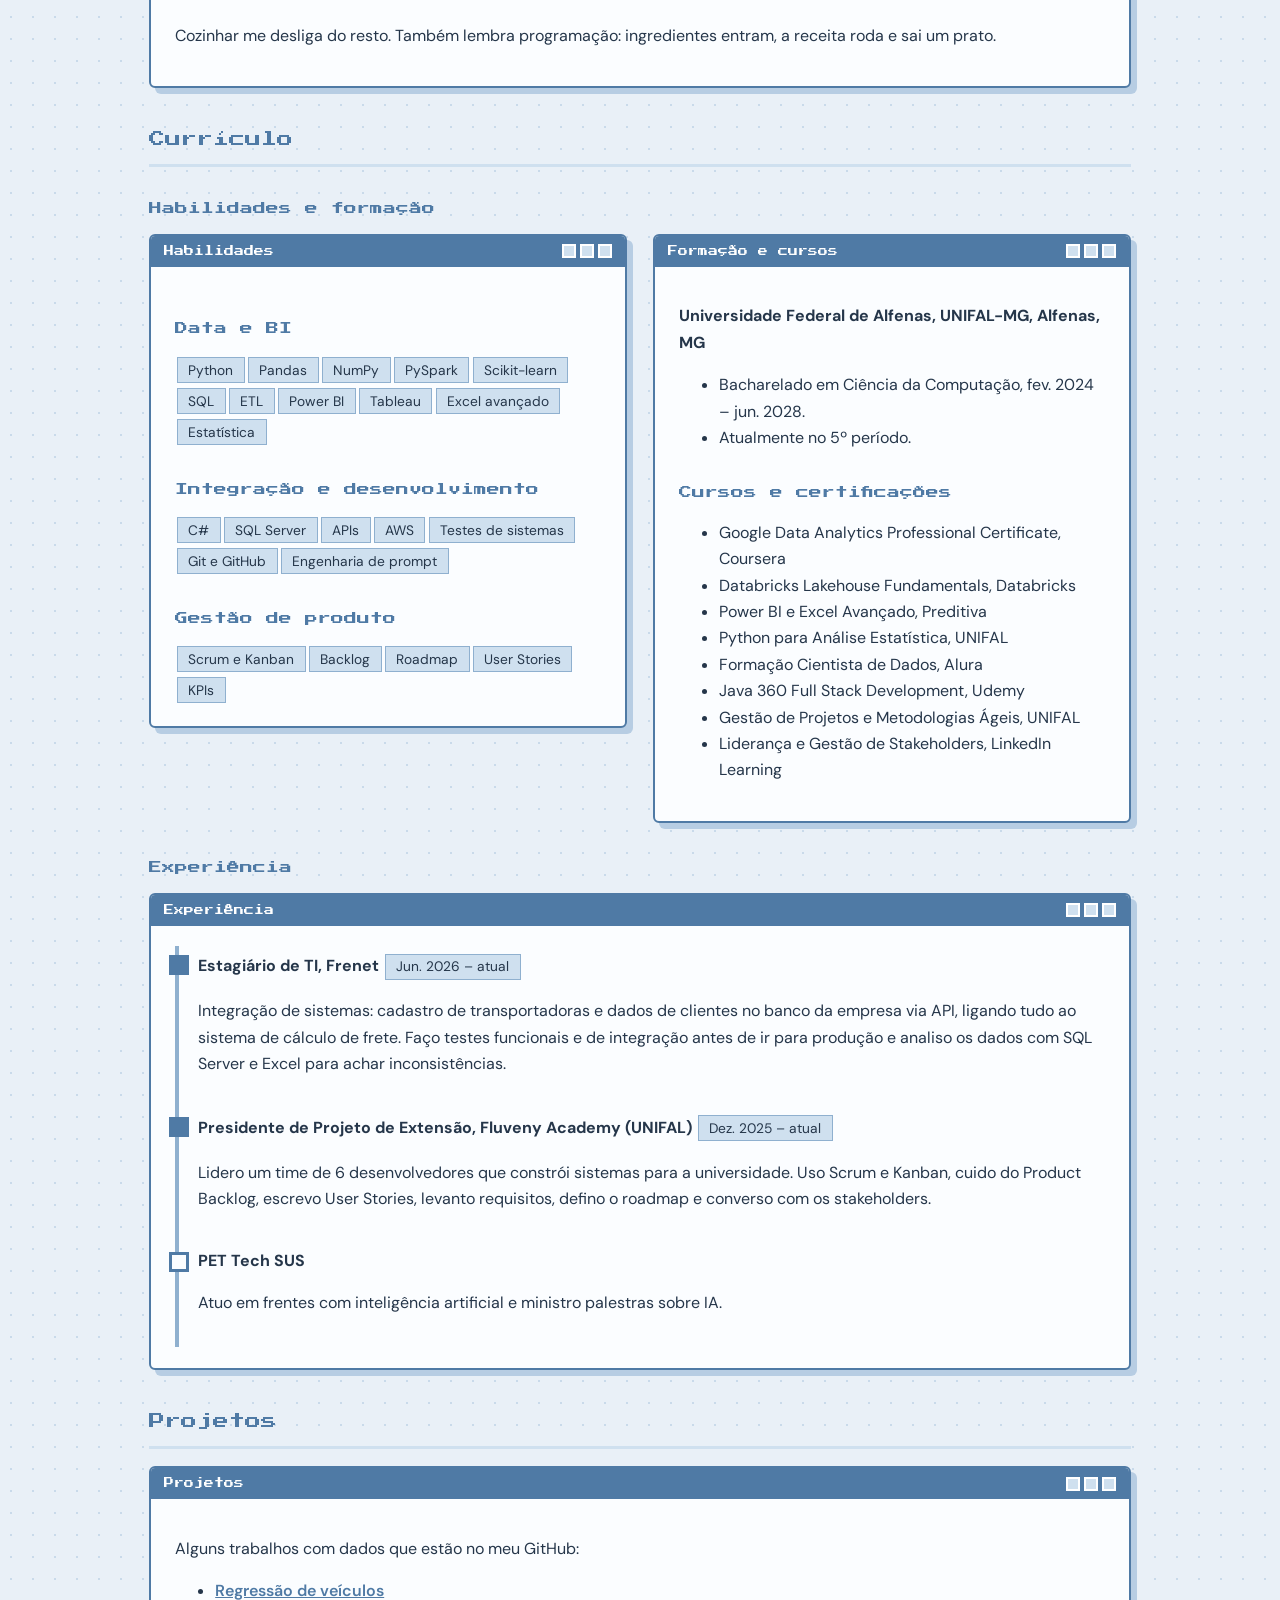
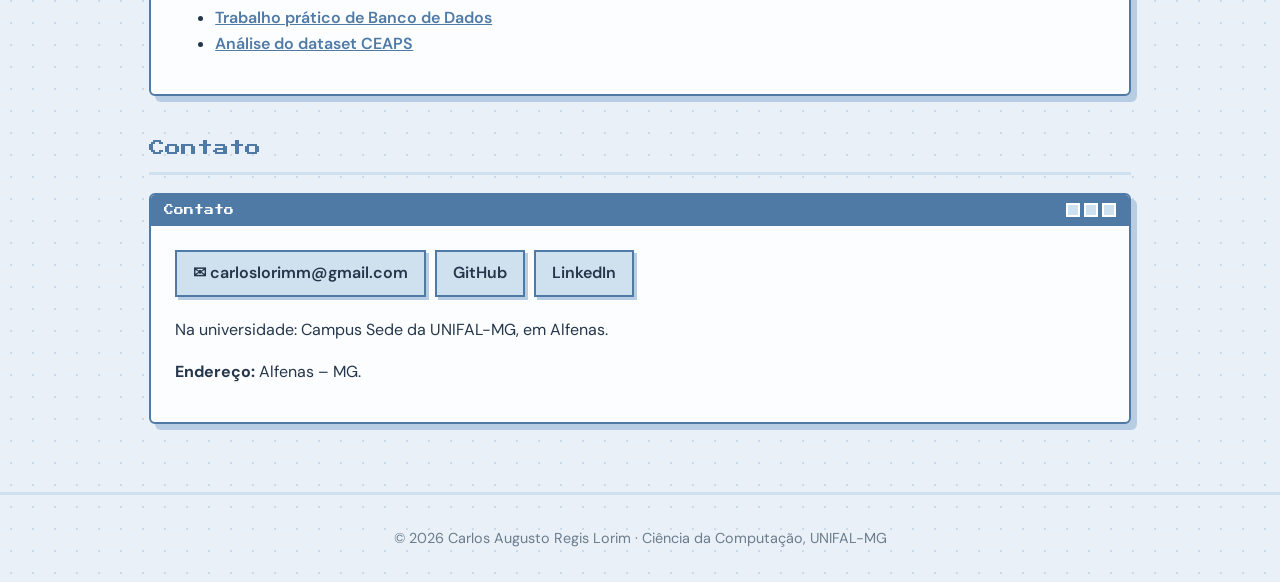
==== commit 539f95d9: "Update index.html" ====
--- a/index.html
+++ b/index.html
@@ -120,7 +120,7 @@
  <a class="btn" href="https://github.com/carlos-lorim">GitHub</a>
  <a class="btn" href="https://www.linkedin.com/in/carlos-lorim">LinkedIn</a>
  <p>Na universidade: Campus Sede da UNIFAL-MG, em Alfenas.</p>
- <p><strong>Endereço:</strong> Universidade Federal de Alfenas, Rua Gabriel Monteiro da Silva, 700, Centro, Alfenas – MG.</p>
+ <p><strong>Endereço:</strong> Alfenas – MG.</p>
 </div></div></section>
 </main>
 <footer class="foot2">© 2026 Carlos Augusto Regis Lorim · Ciência da Computação, UNIFAL-MG</footer>
